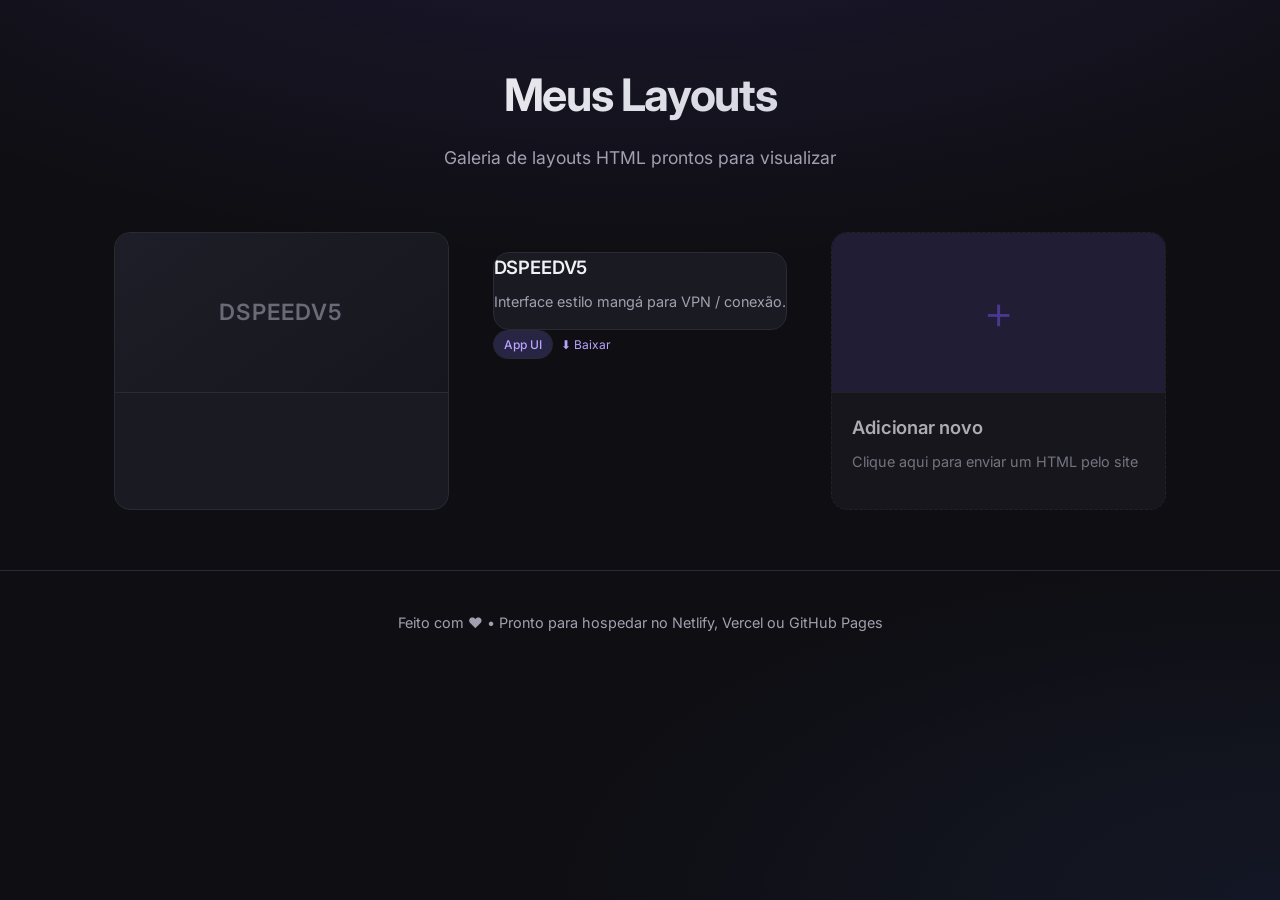
==== index.html @ 54607ac4 "Update index.html" ====
<!DOCTYPE html>
<html lang="pt-BR">
<head>
  <meta charset="UTF-8">
  <meta name="viewport" content="width=device-width, initial-scale=1.0">
  <title>Meus Layouts HTML</title>
  <link rel="stylesheet" href="styles.css">
  <link rel="preconnect" href="https://fonts.googleapis.com">
  <link rel="preconnect" href="https://fonts.gstatic.com" crossorigin>
  <link href="https://fonts.googleapis.com/css2?family=Inter:wght@400;500;600;700&display=swap" rel="stylesheet">
</head>
<body>
  <div class="background"></div>

  <header>
    <div class="container">
      <h1>Meus Layouts</h1>
      <p class="subtitle">Galeria de layouts HTML prontos para visualizar</p>
    </div>
  </header>

  <main class="container">
    <section class="gallery">
      
      <!-- Card DSPEEDV5 -->
      <a href="layouts/layout-dt-1.html" class="card" target="_blank">
        <div class="card-preview">
          <div class="preview-placeholder">DSPEEDV5</div>
        </div>
        <div class="card-content">
          <h2>DSPEEDV5</h2>
          <p>Interface estilo mangá para VPN / conexão.</p>
          <div style="display:flex; gap:8px; align-items:center; flex-wrap:wrap;">
            <span class="badge">App UI</span>
            <a href="layouts/layout-dt-1.html" download="layout-dt-1.html" onclick="event.stopPropagation()" style="font-size:0.75rem; color:#b8a4ff; text-decoration:none;">⬇ Baixar</a>
          </div>
        </div>
      </a>

      <!-- Card - Adicionar novo -->
      <a href="upload.html" class="card card-empty">
        <div class="card-preview empty">
          <div class="plus">+</div>
        </div>
        <div class="card-content">
          <h2>Adicionar novo</h2>
          <p>Clique aqui para enviar um HTML pelo site</p>
        </div>
      </a>

    </section>
  </main>

  <footer>
    <div class="container">
      <p>Feito com ❤️ • Pronto para hospedar no Netlify, Vercel ou GitHub Pages</p>
    </div>
  </footer>

</body>
</html>
---- styles.css ----
* {
  margin: 0;
  padding: 0;
  box-sizing: border-box;
}

:root {
  --bg: #0f0f13;
  --card-bg: #1a1a22;
  --card-hover: #22222c;
  --text: #f0f0f5;
  --text-muted: #a0a0b0;
  --accent: #7c5cfc;
  --accent-soft: rgba(124, 92, 252, 0.15);
  --border: #2a2a35;
  --radius: 16px;
}

body {
  font-family: 'Inter', -apple-system, BlinkMacSystemFont, sans-serif;
  background: var(--bg);
  color: var(--text);
  min-height: 100vh;
  line-height: 1.6;
}

.background {
  position: fixed;
  inset: 0;
  background: 
    radial-gradient(ellipse 80% 50% at 50% -20%, rgba(124, 92, 252, 0.15), transparent),
    radial-gradient(ellipse 60% 40% at 100% 100%, rgba(80, 120, 255, 0.08), transparent);
  pointer-events: none;
  z-index: -1;
}

.container {
  max-width: 1100px;
  margin: 0 auto;
  padding: 0 24px;
}

/* Header */
header {
  padding: 60px 0 40px;
  text-align: center;
}

header h1 {
  font-size: 2.8rem;
  font-weight: 700;
  letter-spacing: -0.03em;
  margin-bottom: 12px;
  background: linear-gradient(135deg, #fff 0%, #c0c0d0 100%);
  -webkit-background-clip: text;
  -webkit-text-fill-color: transparent;
  background-clip: text;
}

.subtitle {
  color: var(--text-muted);
  font-size: 1.1rem;
  font-weight: 400;
}

/* Gallery */
.gallery {
  display: grid;
  grid-template-columns: repeat(auto-fill, minmax(280px, 1fr));
  gap: 24px;
  padding: 20px 0 60px;
}

/* Cards */
.card {
  background: var(--card-bg);
  border: 1px solid var(--border);
  border-radius: var(--radius);
  overflow: hidden;
  text-decoration: none;
  color: inherit;
  transition: all 0.25s ease;
  display: flex;
  flex-direction: column;
}

.card:hover {
  transform: translateY(-6px);
  border-color: rgba(124, 92, 252, 0.4);
  background: var(--card-hover);
  box-shadow: 0 20px 40px -15px rgba(0, 0, 0, 0.5);
}

.card-preview {
  height: 160px;
  background: linear-gradient(145deg, #1e1e28, #16161e);
  display: flex;
  align-items: center;
  justify-content: center;
  border-bottom: 1px solid var(--border);
  position: relative;
  overflow: hidden;
}

.preview-placeholder {
  font-size: 1.4rem;
  font-weight: 600;
  color: var(--text-muted);
  opacity: 0.6;
  letter-spacing: 0.05em;
}

.card-preview.empty {
  background: var(--accent-soft);
}

.plus {
  font-size: 3rem;
  font-weight: 300;
  color: var(--accent);
  opacity: 0.7;
}

.card-content {
  padding: 20px;
  flex: 1;
  display: flex;
  flex-direction: column;
}

.card-content h2 {
  font-size: 1.15rem;
  font-weight: 600;
  margin-bottom: 8px;
  letter-spacing: -0.01em;
}

.card-content p {
  color: var(--text-muted);
  font-size: 0.9rem;
  margin-bottom: 16px;
  flex: 1;
}

.badge {
  display: inline-block;
  background: var(--accent-soft);
  color: #b8a4ff;
  font-size: 0.75rem;
  font-weight: 500;
  padding: 4px 10px;
  border-radius: 20px;
  width: fit-content;
}

.card-empty {
  border-style: dashed;
  opacity: 0.7;
}

.card-empty:hover {
  opacity: 1;
  border-color: var(--accent);
}

code {
  background: rgba(255,255,255,0.08);
  padding: 2px 6px;
  border-radius: 4px;
  font-size: 0.85em;
}

/* Footer */
footer {
  padding: 40px 0;
  text-align: center;
  border-top: 1px solid var(--border);
  color: var(--text-muted);
  font-size: 0.9rem;
}

/* Responsive */
@media (max-width: 600px) {
  header h1 {
    font-size: 2.1rem;
  }
  
  .gallery {
    grid-template-columns: 1fr;
  }
}
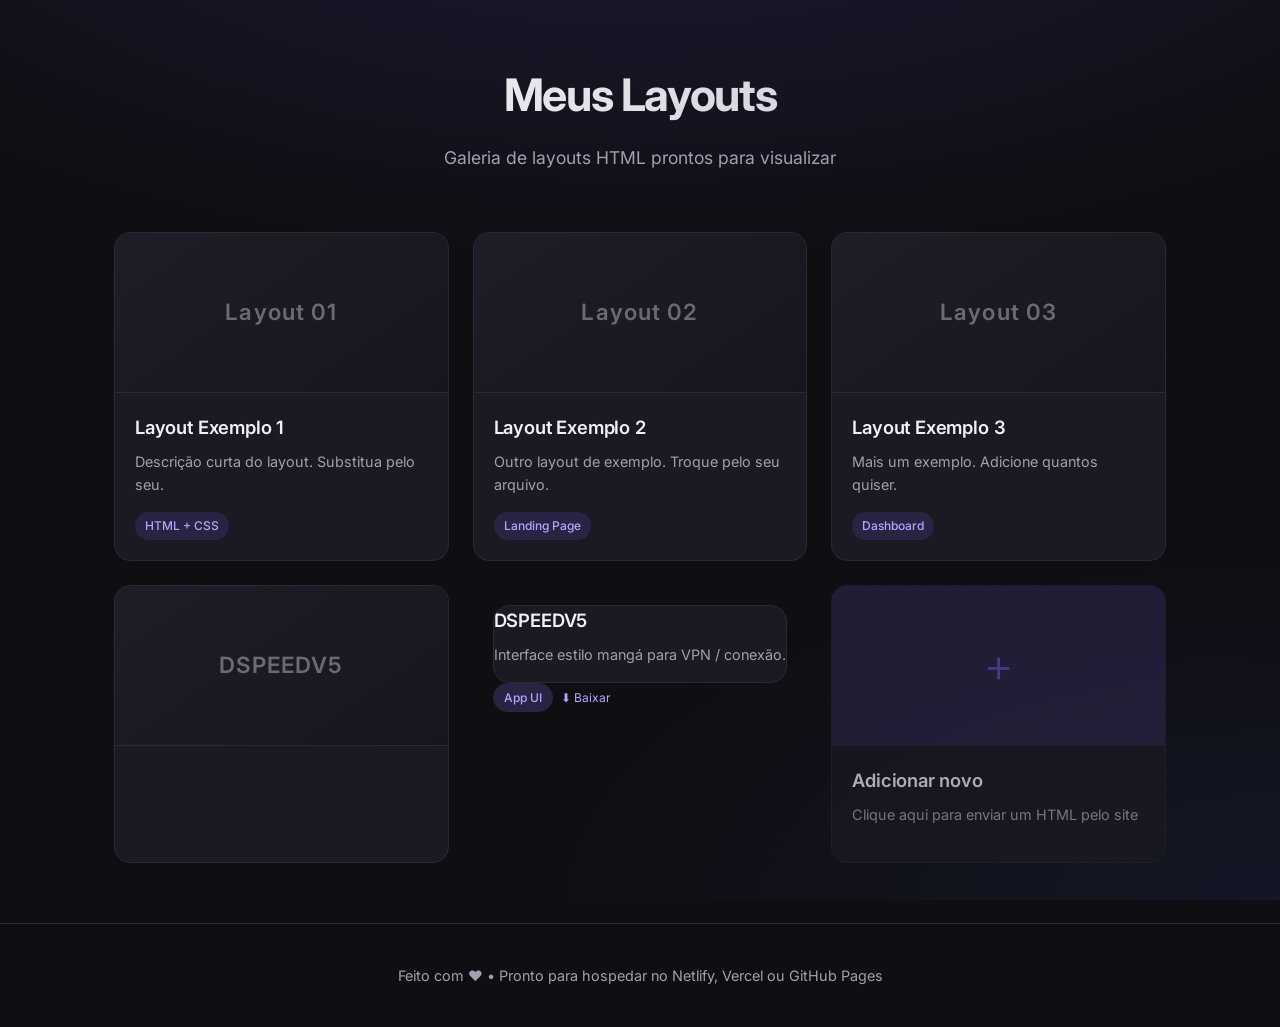
==== commit 65307442: "Add files via upload" ====
--- a/index.html
+++ b/index.html
@@ -22,6 +22,42 @@
   <main class="container">
     <section class="gallery">
       
+      <!-- Card 1 - Exemplo -->
+      <a href="layouts/exemplo-1.html" class="card" target="_blank">
+        <div class="card-preview">
+          <div class="preview-placeholder">Layout 01</div>
+        </div>
+        <div class="card-content">
+          <h2>Layout Exemplo 1</h2>
+          <p>Descrição curta do layout. Substitua pelo seu.</p>
+          <span class="badge">HTML + CSS</span>
+        </div>
+      </a>
+
+      <!-- Card 2 - Exemplo -->
+      <a href="layouts/exemplo-2.html" class="card" target="_blank">
+        <div class="card-preview">
+          <div class="preview-placeholder">Layout 02</div>
+        </div>
+        <div class="card-content">
+          <h2>Layout Exemplo 2</h2>
+          <p>Outro layout de exemplo. Troque pelo seu arquivo.</p>
+          <span class="badge">Landing Page</span>
+        </div>
+      </a>
+
+      <!-- Card 3 - Exemplo -->
+      <a href="layouts/exemplo-3.html" class="card" target="_blank">
+        <div class="card-preview">
+          <div class="preview-placeholder">Layout 03</div>
+        </div>
+        <div class="card-content">
+          <h2>Layout Exemplo 3</h2>
+          <p>Mais um exemplo. Adicione quantos quiser.</p>
+          <span class="badge">Dashboard</span>
+        </div>
+      </a>
+
       <!-- Card DSPEEDV5 -->
       <a href="layouts/layout-dt-1.html" class="card" target="_blank">
         <div class="card-preview">
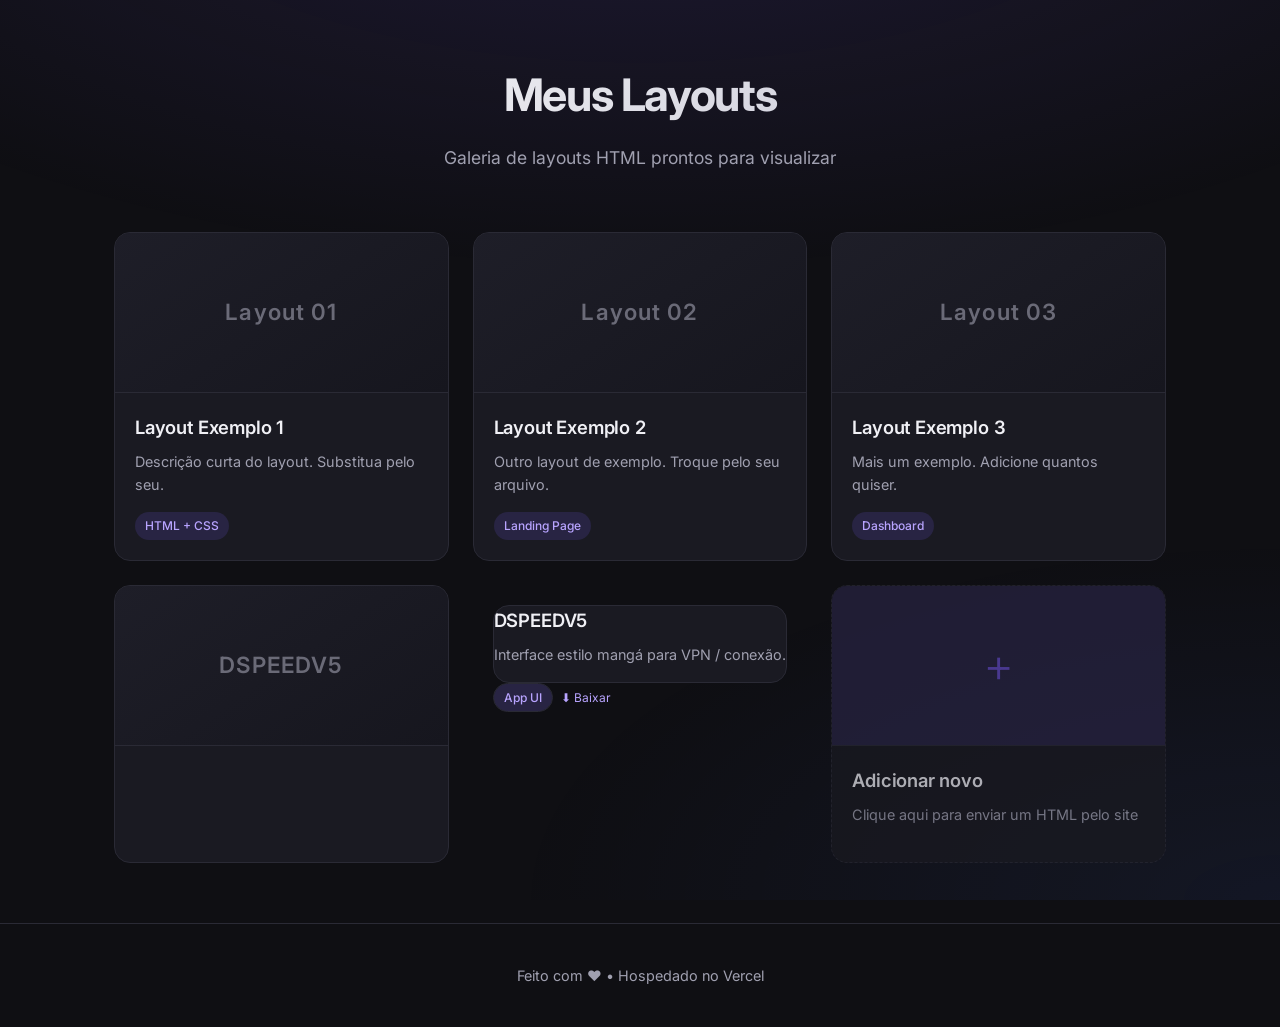
==== commit 7fbaefab: "Add files via upload" ====
--- a/index.html
+++ b/index.html
@@ -89,7 +89,7 @@
 
   <footer>
     <div class="container">
-      <p>Feito com ❤️ • Pronto para hospedar no Netlify, Vercel ou GitHub Pages</p>
+      <p>Feito com ❤️ • Hospedado no Vercel</p>
     </div>
   </footer>
 
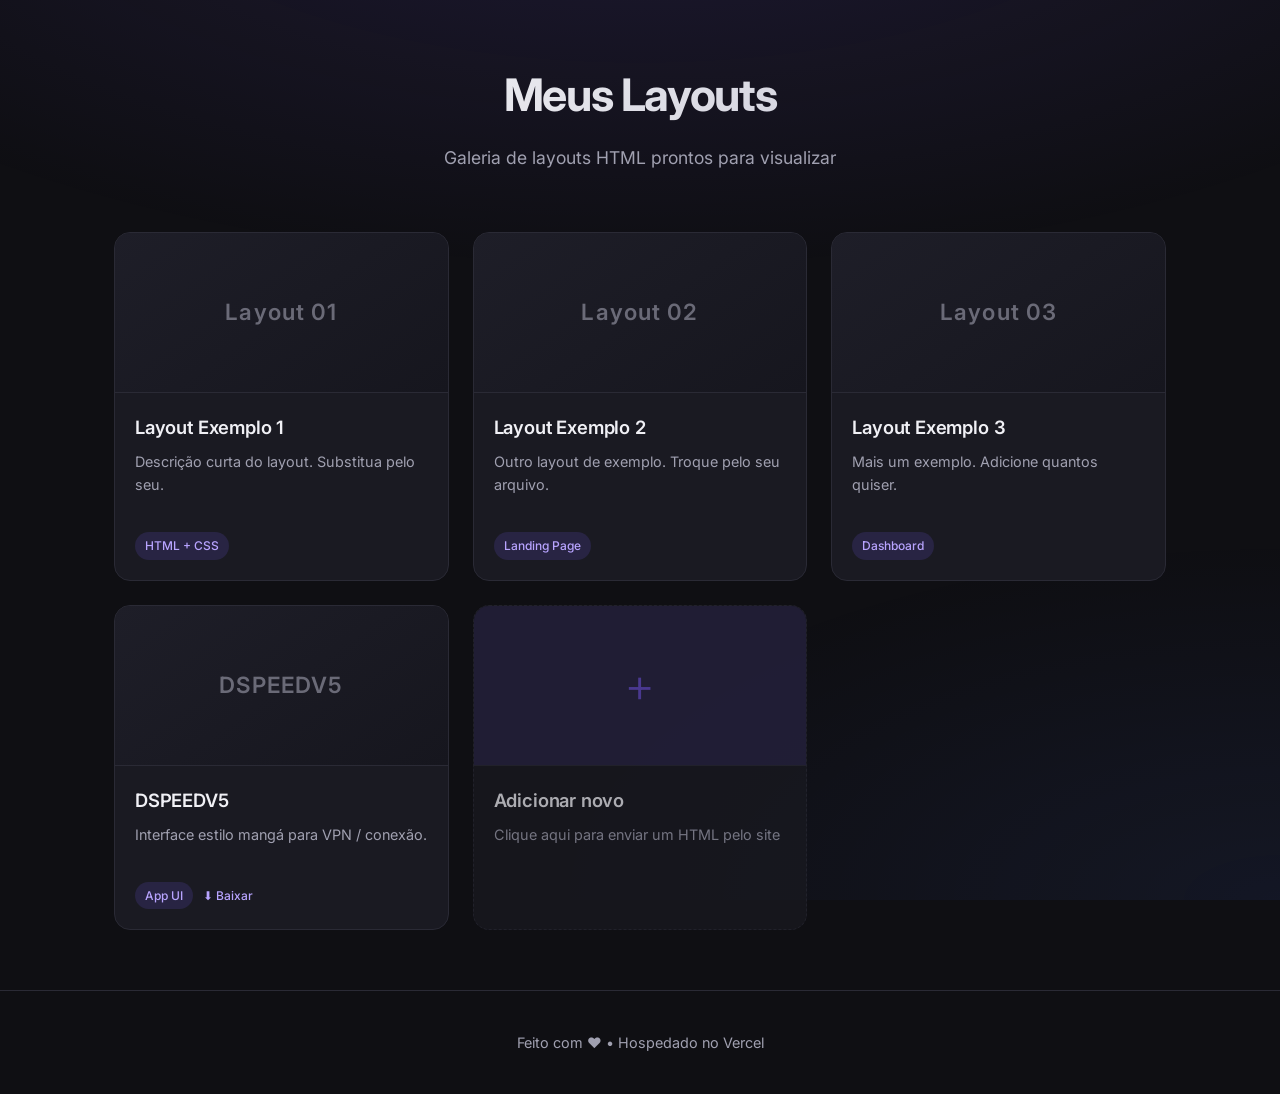
==== commit 75688ca4: "Add files via upload" ====
--- a/index.html
+++ b/index.html
@@ -22,58 +22,72 @@
   <main class="container">
     <section class="gallery">
       
-      <!-- Card 1 - Exemplo -->
-      <a href="layouts/exemplo-1.html" class="card" target="_blank">
-        <div class="card-preview">
-          <div class="preview-placeholder">Layout 01</div>
-        </div>
-        <div class="card-content">
-          <h2>Layout Exemplo 1</h2>
-          <p>Descrição curta do layout. Substitua pelo seu.</p>
+      <!-- Card 1 -->
+      <div class="card">
+        <a href="layouts/exemplo-1.html" target="_blank" class="card-link">
+          <div class="card-preview">
+            <div class="preview-placeholder">Layout 01</div>
+          </div>
+          <div class="card-content">
+            <h2>Layout Exemplo 1</h2>
+            <p>Descrição curta do layout. Substitua pelo seu.</p>
+          </div>
+        </a>
+        <div class="card-footer">
           <span class="badge">HTML + CSS</span>
         </div>
-      </a>
+      </div>
 
-      <!-- Card 2 - Exemplo -->
-      <a href="layouts/exemplo-2.html" class="card" target="_blank">
-        <div class="card-preview">
-          <div class="preview-placeholder">Layout 02</div>
-        </div>
-        <div class="card-content">
-          <h2>Layout Exemplo 2</h2>
-          <p>Outro layout de exemplo. Troque pelo seu arquivo.</p>
+      <!-- Card 2 -->
+      <div class="card">
+        <a href="layouts/exemplo-2.html" target="_blank" class="card-link">
+          <div class="card-preview">
+            <div class="preview-placeholder">Layout 02</div>
+          </div>
+          <div class="card-content">
+            <h2>Layout Exemplo 2</h2>
+            <p>Outro layout de exemplo. Troque pelo seu arquivo.</p>
+          </div>
+        </a>
+        <div class="card-footer">
           <span class="badge">Landing Page</span>
         </div>
-      </a>
+      </div>
 
-      <!-- Card 3 - Exemplo -->
-      <a href="layouts/exemplo-3.html" class="card" target="_blank">
-        <div class="card-preview">
-          <div class="preview-placeholder">Layout 03</div>
-        </div>
-        <div class="card-content">
-          <h2>Layout Exemplo 3</h2>
-          <p>Mais um exemplo. Adicione quantos quiser.</p>
+      <!-- Card 3 -->
+      <div class="card">
+        <a href="layouts/exemplo-3.html" target="_blank" class="card-link">
+          <div class="card-preview">
+            <div class="preview-placeholder">Layout 03</div>
+          </div>
+          <div class="card-content">
+            <h2>Layout Exemplo 3</h2>
+            <p>Mais um exemplo. Adicione quantos quiser.</p>
+          </div>
+        </a>
+        <div class="card-footer">
           <span class="badge">Dashboard</span>
         </div>
-      </a>
+      </div>
 
       <!-- Card DSPEEDV5 -->
-      <a href="layouts/layout-dt-1.html" class="card" target="_blank">
-        <div class="card-preview">
-          <div class="preview-placeholder">DSPEEDV5</div>
+      <div class="card">
+        <a href="layouts/layout-dt-1.html" target="_blank" class="card-link">
+          <div class="card-preview">
+            <div class="preview-placeholder">DSPEEDV5</div>
+          </div>
+          <div class="card-content">
+            <h2>DSPEEDV5</h2>
+            <p>Interface estilo mangá para VPN / conexão.</p>
+          </div>
+        </a>
+        <div class="card-footer">
+          <span class="badge">App UI</span>
+          <a href="layouts/layout-dt-1.html" download="layout-dt-1.html" class="download-btn">⬇ Baixar</a>
         </div>
-        <div class="card-content">
-          <h2>DSPEEDV5</h2>
-          <p>Interface estilo mangá para VPN / conexão.</p>
-          <div style="display:flex; gap:8px; align-items:center; flex-wrap:wrap;">
-            <span class="badge">App UI</span>
-            <a href="layouts/layout-dt-1.html" download="layout-dt-1.html" onclick="event.stopPropagation()" style="font-size:0.75rem; color:#b8a4ff; text-decoration:none;">⬇ Baixar</a>
-          </div>
-        </div>
-      </a>
+      </div>
 
-      <!-- Card - Adicionar novo -->
+      <!-- Card Adicionar novo -->
       <a href="upload.html" class="card card-empty">
         <div class="card-preview empty">
           <div class="plus">+</div>
--- a/styles.css
+++ b/styles.css
@@ -189,3 +189,37 @@
     grid-template-columns: 1fr;
   }
 }
+
+/* New card structure fixes */
+.card {
+  display: flex;
+  flex-direction: column;
+}
+
+.card-link {
+  text-decoration: none;
+  color: inherit;
+  display: flex;
+  flex-direction: column;
+  flex: 1;
+}
+
+.card-footer {
+  padding: 0 20px 20px;
+  display: flex;
+  gap: 10px;
+  align-items: center;
+  flex-wrap: wrap;
+}
+
+.download-btn {
+  font-size: 0.75rem;
+  color: #b8a4ff;
+  text-decoration: none;
+  font-weight: 500;
+}
+
+.download-btn:hover {
+  color: #d4c4ff;
+  text-decoration: underline;
+}
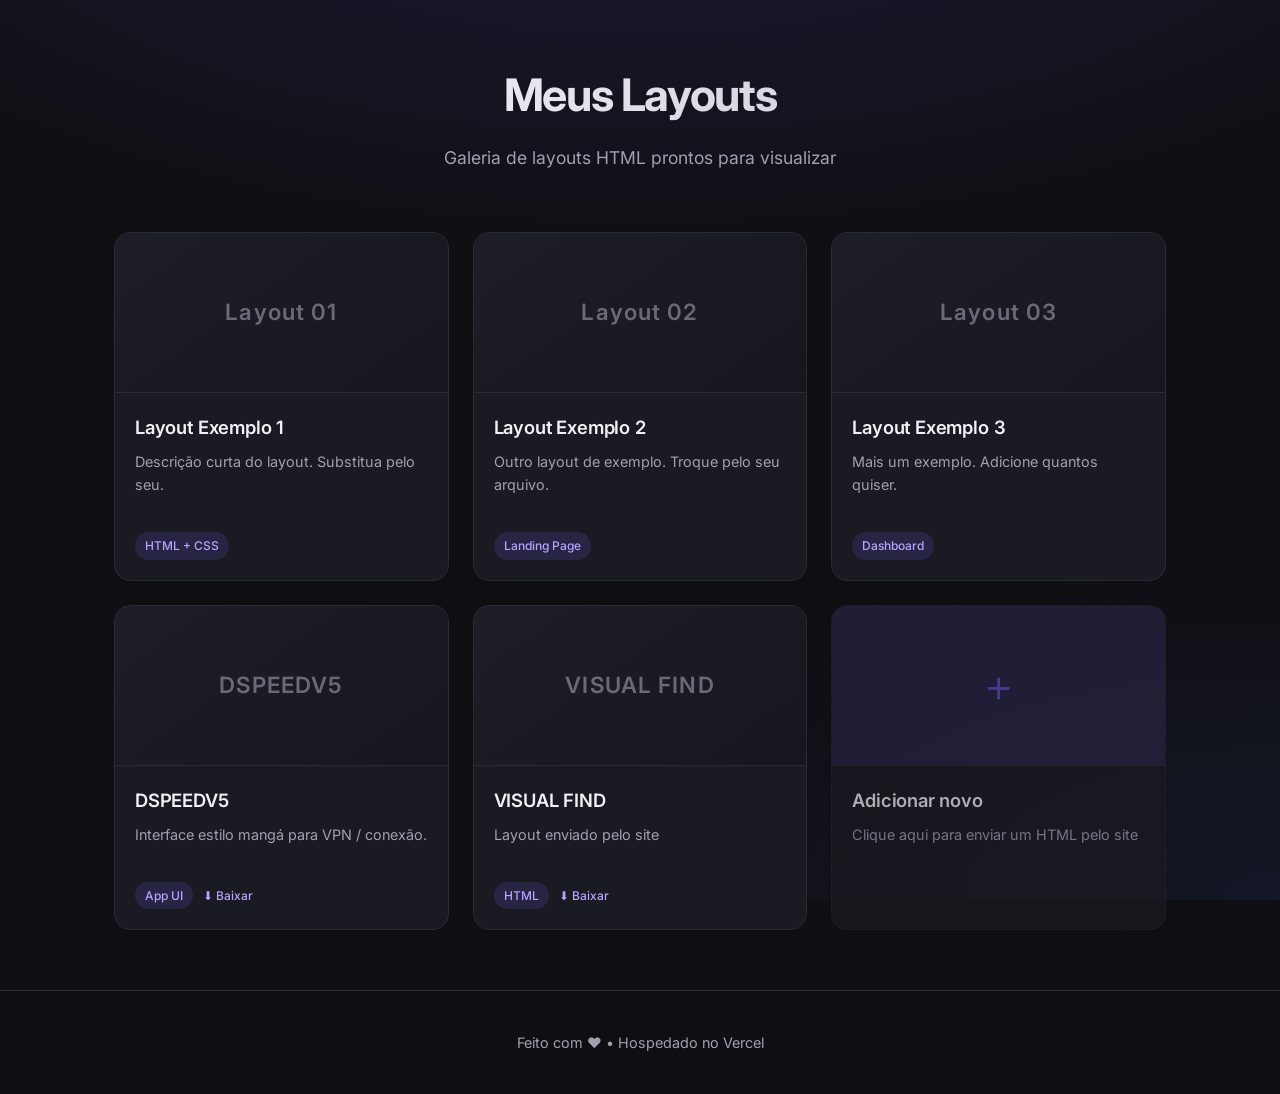
==== commit c40ef0c0: "Adiciona card: VISUAL FIND" ====
--- a/index.html
+++ b/index.html
@@ -87,7 +87,25 @@
         </div>
       </div>
 
-      <!-- Card Adicionar novo -->
+      
+      <!-- Card VISUAL FIND -->
+      <div class="card">
+        <a href="layouts/dtunnel-2.html" target="_blank" class="card-link">
+          <div class="card-preview">
+            <div class="preview-placeholder">VISUAL FIND</div>
+          </div>
+          <div class="card-content">
+            <h2>VISUAL FIND</h2>
+            <p>Layout enviado pelo site</p>
+          </div>
+        </a>
+        <div class="card-footer">
+          <span class="badge">HTML</span>
+          <a href="layouts/dtunnel-2.html" download="dtunnel-2.html" class="download-btn">⬇ Baixar</a>
+        </div>
+      </div>
+
+<!-- Card Adicionar novo -->
       <a href="upload.html" class="card card-empty">
         <div class="card-preview empty">
           <div class="plus">+</div>
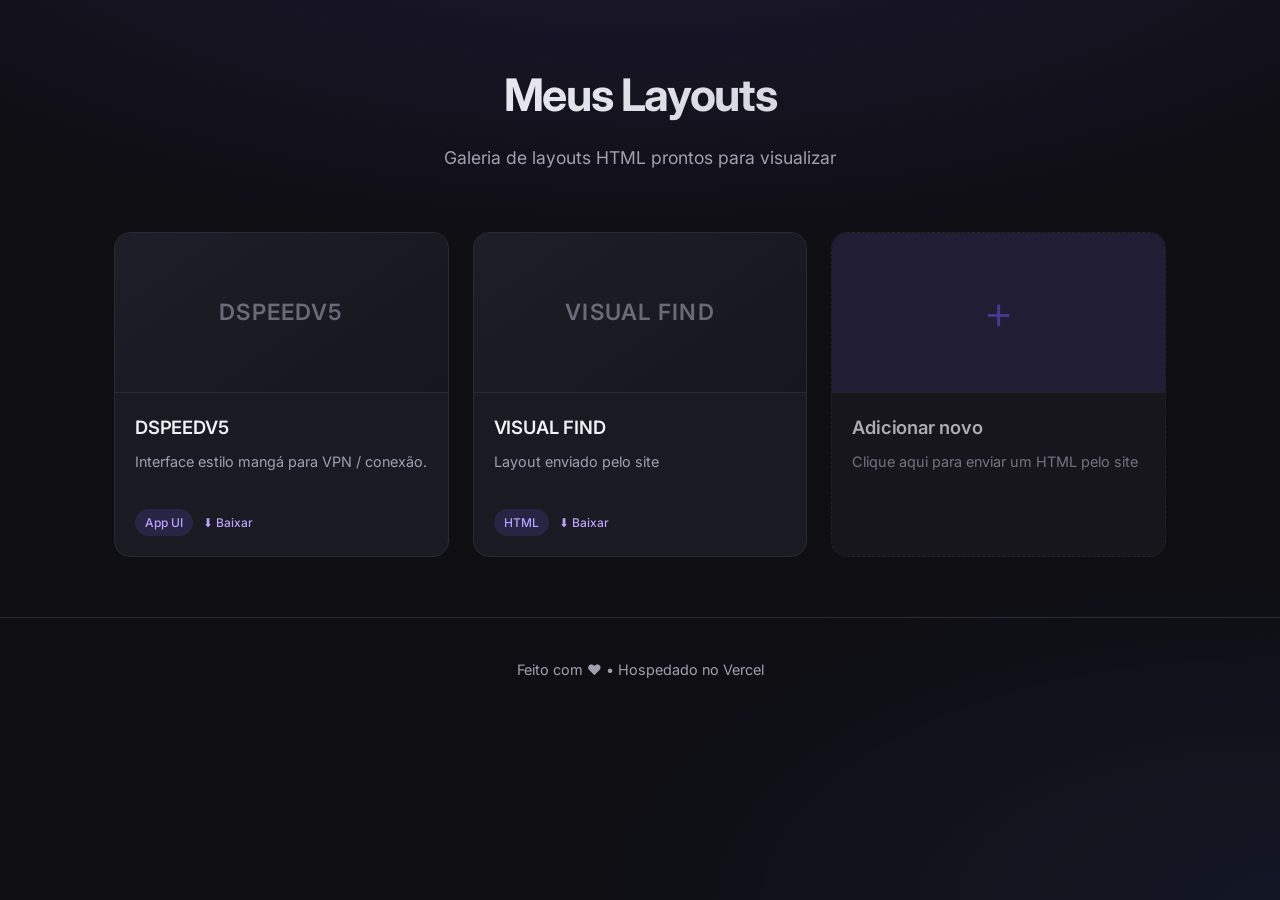
==== commit 831192b0: "Update index.html" ====
--- a/index.html
+++ b/index.html
@@ -22,55 +22,7 @@
   <main class="container">
     <section class="gallery">
       
-      <!-- Card 1 -->
-      <div class="card">
-        <a href="layouts/exemplo-1.html" target="_blank" class="card-link">
-          <div class="card-preview">
-            <div class="preview-placeholder">Layout 01</div>
-          </div>
-          <div class="card-content">
-            <h2>Layout Exemplo 1</h2>
-            <p>Descrição curta do layout. Substitua pelo seu.</p>
-          </div>
-        </a>
-        <div class="card-footer">
-          <span class="badge">HTML + CSS</span>
-        </div>
-      </div>
-
-      <!-- Card 2 -->
-      <div class="card">
-        <a href="layouts/exemplo-2.html" target="_blank" class="card-link">
-          <div class="card-preview">
-            <div class="preview-placeholder">Layout 02</div>
-          </div>
-          <div class="card-content">
-            <h2>Layout Exemplo 2</h2>
-            <p>Outro layout de exemplo. Troque pelo seu arquivo.</p>
-          </div>
-        </a>
-        <div class="card-footer">
-          <span class="badge">Landing Page</span>
-        </div>
-      </div>
-
-      <!-- Card 3 -->
-      <div class="card">
-        <a href="layouts/exemplo-3.html" target="_blank" class="card-link">
-          <div class="card-preview">
-            <div class="preview-placeholder">Layout 03</div>
-          </div>
-          <div class="card-content">
-            <h2>Layout Exemplo 3</h2>
-            <p>Mais um exemplo. Adicione quantos quiser.</p>
-          </div>
-        </a>
-        <div class="card-footer">
-          <span class="badge">Dashboard</span>
-        </div>
-      </div>
-
-      <!-- Card DSPEEDV5 -->
+        <!-- Card DSPEEDV5 -->
       <div class="card">
         <a href="layouts/layout-dt-1.html" target="_blank" class="card-link">
           <div class="card-preview">
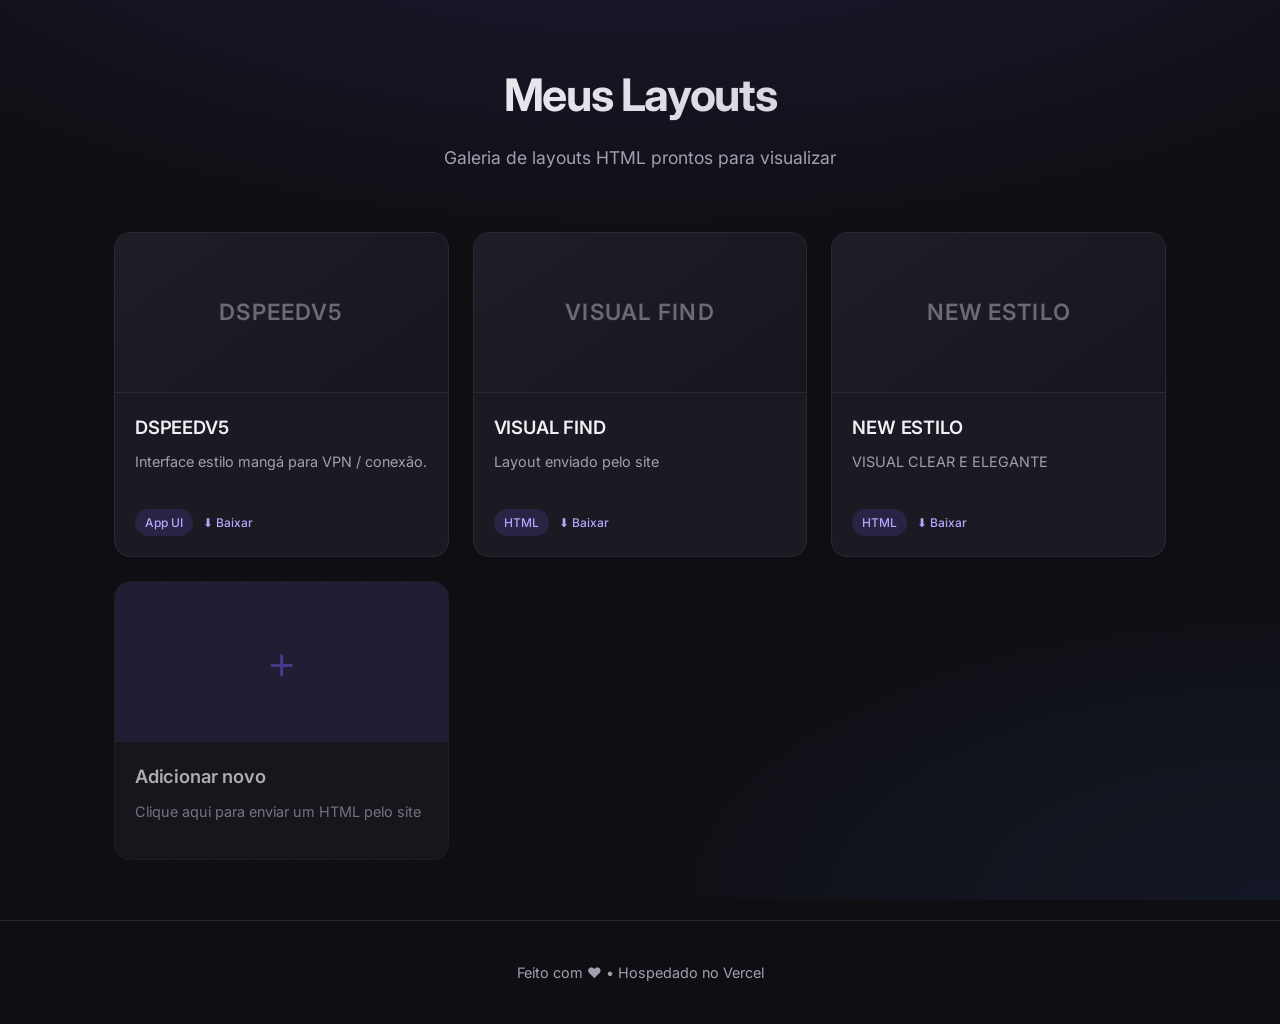
==== commit 19b11e4d: "Adiciona card: NEW ESTILO" ====
--- a/index.html
+++ b/index.html
@@ -57,6 +57,24 @@
         </div>
       </div>
 
+
+      <!-- Card NEW ESTILO -->
+      <div class="card">
+        <a href="layouts/layout-dt-2.html" target="_blank" class="card-link">
+          <div class="card-preview">
+            <div class="preview-placeholder">NEW ESTILO</div>
+          </div>
+          <div class="card-content">
+            <h2>NEW ESTILO</h2>
+            <p>VISUAL CLEAR E ELEGANTE</p>
+          </div>
+        </a>
+        <div class="card-footer">
+          <span class="badge">HTML</span>
+          <a href="layouts/layout-dt-2.html" download="layout-dt-2.html" class="download-btn">⬇ Baixar</a>
+        </div>
+      </div>
+
 <!-- Card Adicionar novo -->
       <a href="upload.html" class="card card-empty">
         <div class="card-preview empty">
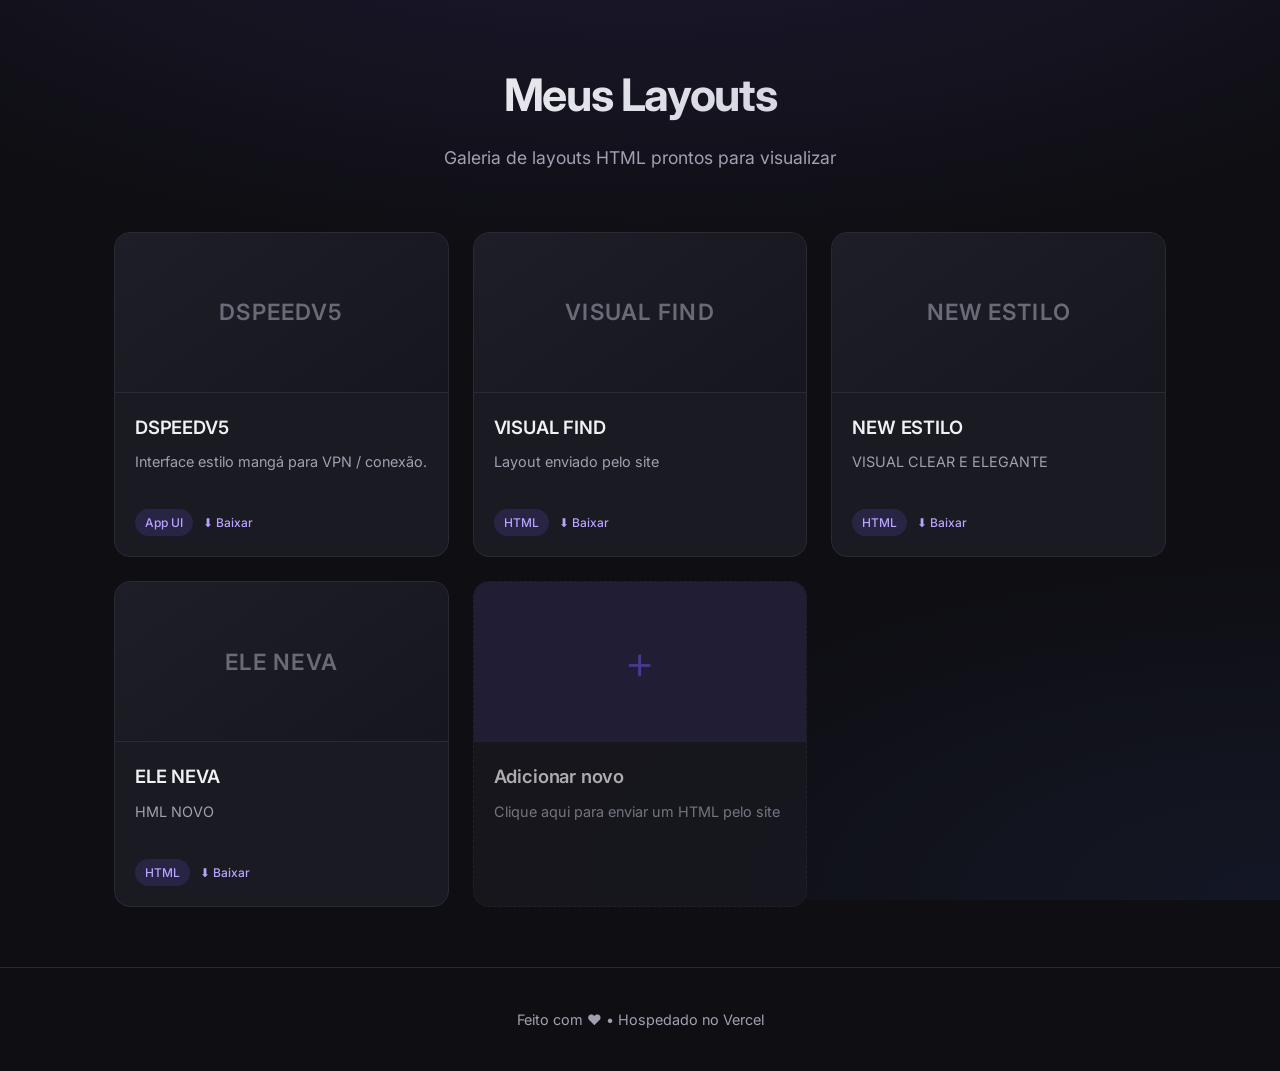
==== commit 5fdff5c8: "Adiciona card: ELE NEVA" ====
--- a/index.html
+++ b/index.html
@@ -75,6 +75,24 @@
         </div>
       </div>
 
+
+      <!-- Card ELE NEVA -->
+      <div class="card">
+        <a href="layouts/nevou.html" target="_blank" class="card-link">
+          <div class="card-preview">
+            <div class="preview-placeholder">ELE NEVA</div>
+          </div>
+          <div class="card-content">
+            <h2>ELE NEVA</h2>
+            <p>HML NOVO</p>
+          </div>
+        </a>
+        <div class="card-footer">
+          <span class="badge">HTML</span>
+          <a href="layouts/nevou.html" download="nevou.html" class="download-btn">⬇ Baixar</a>
+        </div>
+      </div>
+
 <!-- Card Adicionar novo -->
       <a href="upload.html" class="card card-empty">
         <div class="card-preview empty">
